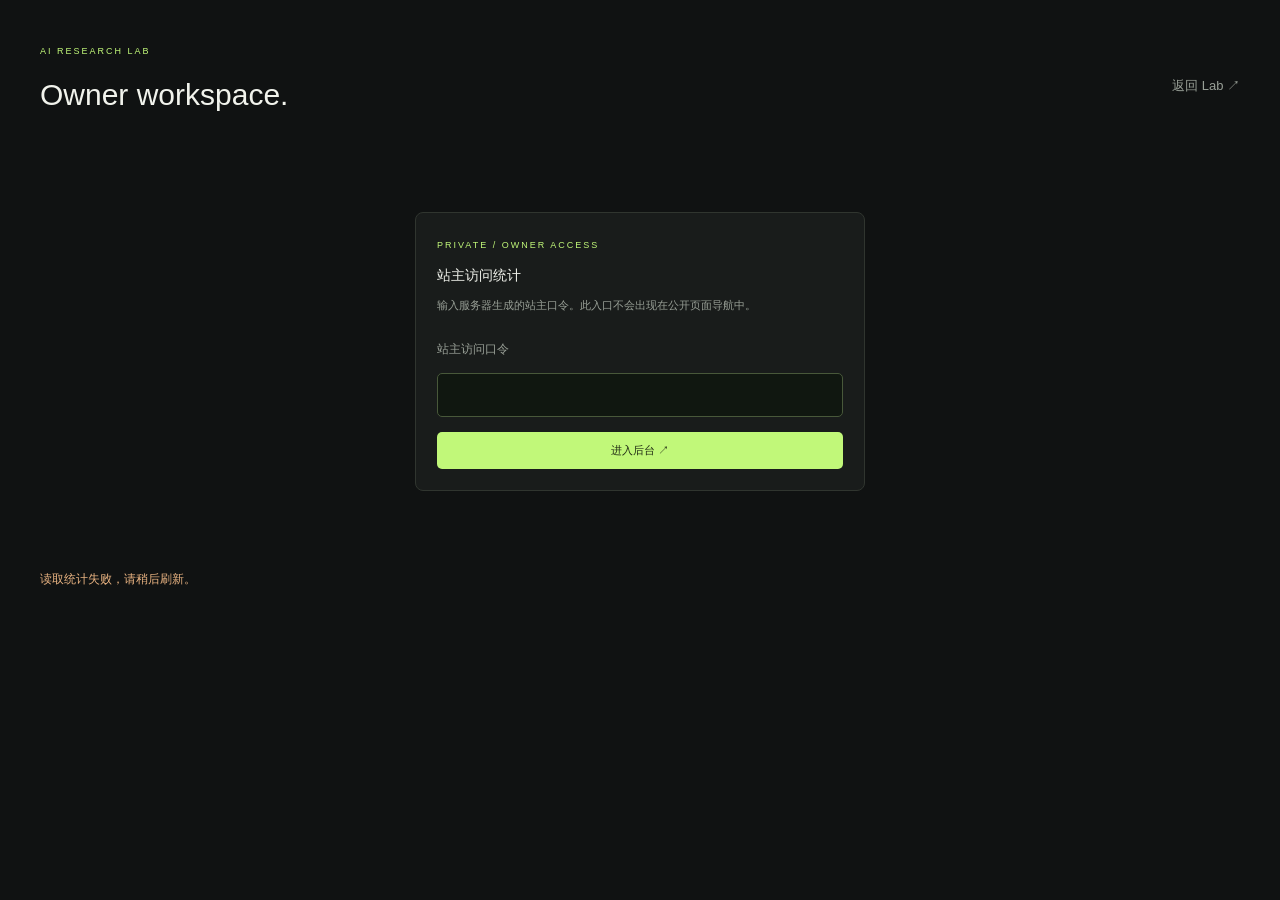
==== owner.html @ 8114695c "Build AI4S interview showcase with holographic monitoring" ====
<!doctype html>
<html lang="zh-CN">
<head>
  <meta charset="utf-8"><meta name="viewport" content="width=device-width,initial-scale=1">
  <meta name="robots" content="noindex,nofollow"><title>Owner / AI Research Lab</title>
  <link rel="icon" href="/favicon.svg" type="image/svg+xml"><link rel="stylesheet" href="/styles.css?v=2.0.1">
  <style>
    body{max-width:1250px;margin:0 auto;padding:40px 25px}header{display:flex;justify-content:space-between;align-items:center;margin-bottom:45px}header a{font-size:13px;color:var(--muted)}h1{font-weight:450;font-size:30px}#login-panel{max-width:450px;margin:80px auto}#login-form{display:grid;gap:15px;margin-top:25px}label{font-size:12px;color:var(--muted)}input[type=password]{padding:12px;background:#101710;border:1px solid #48583a;border-radius:5px;color:var(--text);width:100%}.owner-heading{display:flex;justify-content:space-between;align-items:center;gap:20px}.owner-actions{display:flex;gap:10px;align-items:center}.owner-actions select{max-width:140px}#owner-error{color:var(--orange);font-size:12px;min-height:20px;margin-top:16px}.owner-note{font-size:11px;line-height:1.9;color:var(--muted);margin:18px 0 26px}.owner-panels{display:grid;grid-template-columns:1fr;gap:20px}.owner-summary{display:grid;grid-template-columns:repeat(3,1fr);gap:15px;margin:24px 0}.owner-summary .stat-value{font-size:35px}.page-bars{display:grid;gap:15px}.page-row{display:grid;grid-template-columns:95px 1fr 45px;gap:15px;align-items:center;font-size:12px}.page-row>span:last-child{text-align:right}.bar-track{height:9px}#records td{font-size:10px}#records th{font-size:10px}#last-updated{font-size:10px;color:var(--muted)}[hidden]{display:none!important}@media(max-width:650px){body{padding:25px 15px}.owner-heading{align-items:flex-start;flex-direction:column}.owner-summary{gap:8px}.owner-summary .stat{padding:12px}.owner-summary .stat-value{font-size:26px}.stat-label{font-size:9px}.page-row{grid-template-columns:85px 1fr 30px;gap:8px}header{margin-bottom:30px}}
  </style>
  <script src="/owner.js?v=1" defer></script>
</head>
<body>
  <header><div><span class="eyebrow">AI RESEARCH LAB</span><h1>Owner workspace.</h1></div><a href="https://fiftyfive515.github.io/ai4s-lab/">返回 Lab ↗</a></header>
  <section id="login-panel" class="panel">
    <span class="eyebrow">PRIVATE / OWNER ACCESS</span><h2 style="margin-top:15px">站主访问统计</h2>
    <p class="muted">输入服务器生成的站主口令。此入口不会出现在公开页面导航中。</p>
    <form id="login-form"><label for="owner-key">站主访问口令</label><input id="owner-key" name="owner-key" type="password" autocomplete="current-password" required maxlength="256"><button type="submit" class="primary">进入后台 ↗</button></form>
  </section>
  <section id="dashboard" hidden>
    <div class="owner-heading"><div><span class="eyebrow">FIRST-PARTY / MINIMAL ANALYTICS</span><h2>站点访问统计</h2></div><div class="owner-actions"><select id="range" aria-label="统计时间范围"><option value="1">最近 24 小时</option><option value="7" selected>最近 7 天</option><option value="30">最近 30 天</option></select><button id="refresh" class="secondary">刷新</button><button id="logout" class="text-button">退出</button></div></div>
    <div class="owner-summary"><div class="stat"><div class="stat-label">页面访问次数 / PV</div><div class="stat-value" id="views">—</div><div class="stat-note">同一会话可访问多个页面</div></div><div class="stat"><div class="stat-label">匿名访问会话</div><div class="stat-value" id="sessions">—</div><div class="stat-note">刷新或新开标签页重新计数</div></div><div class="stat"><div class="stat-label">访问过的页面</div><div class="stat-value" id="page-count">—</div><div class="stat-note">在当前统计时间范围内</div></div></div>
    <p class="owner-note">仅记录页面、时间、随机会话标识、屏幕大类和来源域名。不保存 IP、完整浏览器信息或设备指纹；不识别真实身份。匿名会话数不等于独立自然人数。记录自动保留 30 天。时间以北京时间显示。</p>
    <div class="owner-panels"><div class="panel"><div class="panel-head"><h2>页面热度</h2><span id="last-updated"></span></div><div class="page-bars" id="page-bars"></div></div><div class="panel"><div class="panel-head"><h2>最近访问记录</h2><small>最近 200 条 · 仅站主可见</small></div><div class="table-scroll"><table id="records"><thead><tr><th>访问时间</th><th>匿名会话</th><th>页面</th><th>屏幕类型</th><th>来源域名</th></tr></thead><tbody></tbody></table></div></div></div>
  </section>
  <p id="owner-error" role="status" aria-live="polite"></p>
</body>
</html>
---- styles.css ----
@charset "UTF-8";
html{color-scheme:dark}
:root{--bg:#101212;--panel:#191c1b;--panel2:#1e2220;--line:#30352f;--text:#f1f3ec;--muted:#989f96;--mint:#c1f879;--teal:#6bc5b0;--orange:#eab482;--side:238px;font-family:Inter,"Segoe UI","Microsoft YaHei",sans-serif;color:var(--text);background:var(--bg);font-synthesis:none}
*{box-sizing:border-box}body{margin:0}button,input,select{font:inherit}button,a,input,select{-webkit-tap-highlight-color:transparent}button,a{touch-action:manipulation}button{cursor:pointer}a{color:inherit;text-decoration:none}button{color:inherit}button:focus-visible,a:focus-visible,input:focus-visible,select:focus-visible{outline:2px solid var(--mint);outline-offset:5px}button{border:0}button:hover,a:hover{filter:brightness(1.12)}button:disabled{cursor:wait;opacity:.65}.sidebar{width:var(--side);height:100dvh;position:fixed;inset:0 auto 0 0;border-right:1px solid var(--line);padding:32px 19px 0;display:flex;flex-direction:column;background:#141615;z-index:10}.brand{display:flex;gap:11px;align-items:center;padding:0 11px;font-size:23px;letter-spacing:-1px;font-weight:650}.brand-mark{display:grid;place-items:center;width:35px;height:36px;border-radius:10px;background:var(--mint);color:#151c10;font-size:32px;position:relative}.brand-mark span{font-size:16px;position:absolute;top:0;right:1px}.brand-atlas{font-weight:350}.workspace{margin:36px 0 30px;padding:14px 10px;background:#20241f;border:1px solid #353d30;border-radius:8px;display:flex;gap:10px;align-items:center;font-size:12px}.workspace-icon{border:1px solid #5b6e4b;color:var(--mint);border-radius:6px;padding:7px 9px}.workspace small,.profile small{display:block;margin-top:5px;font-size:8px;letter-spacing:.7px;color:var(--muted)}.mint-dot{width:6px;height:6px;border-radius:50%;display:inline-block;background:var(--mint);flex-shrink:0}.workspace>.mint-dot{margin-left:auto}.nav-label{font-size:9px;color:#858e80;letter-spacing:1.6px;margin:0 13px 14px}.second-label{margin-top:29px}nav{display:grid;gap:5px}nav a,nav button{display:flex;gap:13px;align-items:center;padding:12px 13px;font-size:12px;color:#a5aea3;background:none;text-align:left;border-radius:6px;width:100%;border:1px solid transparent}nav a>span:first-child,nav button>span:first-child{font-size:19px;line-height:18px;min-width:19px;color:#8d9888}nav a.active{color:var(--mint);background:#293222;border-color:#3b4b30}nav a.active>span:first-child{color:var(--mint)}nav small{margin-left:auto;font-size:9px;color:#788471}nav .external-arrow{margin-left:auto}.ai-tag{font-size:8px;background:#313c2a;color:var(--mint);padding:3px 5px;border-radius:3px;margin-left:auto}.sidebar-bottom{margin-top:auto;padding:23px 14px 15px;border:1px solid var(--line);border-radius:8px;background:radial-gradient(ellipse at top left,#2b3522,transparent 80%);font-size:11px}.sandbox-icon{color:var(--mint);font-size:24px;margin-bottom:12px}.sidebar-bottom strong{font-weight:500;font-size:11px}.sidebar-bottom p{color:var(--muted);font-size:10px;line-height:1.9}.sandbox-line{padding-top:12px;border-top:1px solid var(--line);font-size:8px;letter-spacing:1px;color:var(--mint);display:flex;align-items:center;gap:7px}.sandbox-line>span:last-child{margin-left:auto;color:var(--muted)}.profile{display:flex;align-items:center;gap:9px;margin-top:20px;padding:17px 0;border-top:1px solid var(--line);font-size:10px}.profile>span:last-child{margin-left:auto;color:var(--muted)}.avatar{display:grid;place-items:center;border-radius:50%;width:30px;height:30px;background:#3c4136;color:#d0dcc2;font-size:10px}.main-shell{margin-left:var(--side)}.topbar{height:77px;border-bottom:1px solid var(--line);padding:0 38px;display:flex;align-items:center;justify-content:space-between}.breadcrumb{font-size:11px;color:var(--muted);display:flex;gap:15px}.breadcrumb b{font-weight:400;color:#ddd}.top-actions{display:flex;align-items:center;gap:20px}.demo-pill{font-size:10px;color:#bfcbb7;background:#232a20;padding:6px 10px;border:1px solid #38472d;border-radius:20px}.demo-pill i{display:inline-block;background:var(--mint);width:5px;height:5px;border-radius:50%;margin-right:5px}.text-button{font-size:11px;background:none;padding:5px 0}.text-button span{color:var(--mint);margin-left:8px}.icon-button{background:none;border:1px solid var(--line);border-radius:50%;font-size:20px;width:31px;height:31px;display:grid;place-items:center}.topbar .icon-button{font-size:19px}main{max-width:1580px;margin:auto;padding:33px 38px 24px}.eyebrow{font-size:9px;letter-spacing:2px;color:var(--mint);font-weight:500}.page-heading{display:flex;align-items:flex-end;justify-content:space-between;gap:16px;margin-bottom:25px}.page-heading h1{font-size:27px;letter-spacing:-1px;font-weight:500;margin:10px 0 8px}.page-heading p{font-size:11px;color:var(--muted);margin:0;line-height:1.8}.date-stamp{font:10px Consolas,monospace;color:var(--muted);text-align:right;padding-bottom:3px;line-height:1.8}.date-stamp span{color:#c9d1c2}.hero{border:1px solid #46533a;border-radius:11px;min-height:288px;display:grid;grid-template-columns:1.1fr 1fr;position:relative;overflow:hidden;background:radial-gradient(ellipse at 75% 60%,#2e3c22 0%,#1c251a 33%,#1b201a 70%)}.hero:after{content:"";position:absolute;inset:0;pointer-events:none;background-image:radial-gradient(#a4c38128 .8px,transparent .8px);background-size:20px 20px;mask-image:linear-gradient(90deg,transparent,#000)}.hero-copy{padding:31px 34px;z-index:1}.hero-copy .eyebrow{font-size:9px;letter-spacing:2.2px}.hero h2{font-size:37px;line-height:1.35;letter-spacing:-1.3px;font-weight:450;margin:17px 0 12px}.hero h2 em{color:var(--mint);font-style:normal}.hero p{font-size:11px;line-height:1.95;color:#b0bba6;margin:0 0 22px;max-width:390px}.hero-actions{display:flex;gap:12px;align-items:center}.primary,.secondary{display:inline-flex;align-items:center;justify-content:center;gap:18px;border-radius:5px;padding:11px 17px;font-size:11px;font-weight:550}.primary{background:var(--mint);color:#202b14}.secondary{background:transparent;border:1px solid #48513f;color:#d5ddce}.hero-art{position:relative;min-width:0;z-index:1;display:grid;place-items:center}.hero-art svg{width:100%;height:270px;overflow:visible}.art-label{position:absolute;font:8px Consolas,monospace;letter-spacing:1px;color:#a9bb98}.art-label.top{top:26px;right:24px}.art-label.bottom{bottom:22px;right:24px;color:var(--mint)}.orbital{transform-origin:240px 140px;animation:orbit 35s linear infinite}.orbital.reverse{animation-direction:reverse;animation-duration:45s}@keyframes orbit{to{transform:rotate(360deg)}}.stats{display:grid;grid-template-columns:repeat(4,1fr);gap:14px;margin:20px 0 28px}.stat{background:var(--panel);border:1px solid var(--line);border-radius:8px;padding:17px 19px;position:relative;min-height:106px}.stat-label{display:flex;justify-content:space-between;font-size:10px;color:#b5bdb0}.stat-label span{color:#717c69;font-size:15px}.stat-value{font-size:27px;letter-spacing:-.8px;margin:10px 0 7px;font-weight:450;font-variant-numeric:tabular-nums}.stat-value small{font-size:11px;color:var(--muted);margin-left:5px;letter-spacing:0}.stat-note{font-size:9px;color:var(--muted)}.stat-note .up{color:var(--mint);margin-right:6px}.sparkline{position:absolute;right:15px;bottom:14px;width:65px;height:25px}.section-heading{display:flex;justify-content:space-between;align-items:center;margin:0 0 15px}.section-heading h2{font-size:15px;font-weight:500;margin:0;display:flex;gap:12px;align-items:center}.section-heading h2 small{font-size:9px;letter-spacing:1.3px;color:#858f7f;font-weight:400}.section-heading>span{font-size:10px;color:var(--muted)}.pipeline{display:flex;gap:7px;align-items:center;margin:0 0 18px;color:#808d79;font-size:9px}.pipeline span{border:1px solid var(--line);border-radius:3px;padding:4px 8px;background:#1c201a}.module-grid{display:grid;grid-template-columns:repeat(3,1fr);gap:14px}.module-card{position:relative;border:1px solid var(--line);border-radius:8px;background:var(--panel);padding:20px;transition:transform .2s,border-color .2s;overflow:hidden;min-height:180px}.module-card:hover{transform:translateY(-3px);border-color:#778c5f}.module-top{display:flex;justify-content:space-between;align-items:center}.module-icon{font-size:20px;background:#2b3525;color:var(--mint);border:1px solid #3d4b33;width:36px;height:36px;display:grid;place-items:center;border-radius:8px}.module-card:nth-child(2) .module-icon{color:#94c5e0;background:#233139;border-color:#354852}.module-card:nth-child(3) .module-icon{color:#d6b7ed;background:#302737;border-color:#473a50}.module-card:nth-child(4) .module-icon{color:#e5bc84;background:#352f24;border-color:#4b4233}.module-card:nth-child(5) .module-icon{color:#8cd6c3;background:#20342e;border-color:#355047}.module-top small{font:8px Consolas,monospace;color:#8c9685}.module-card h3{font-size:14px;font-weight:500;margin:15px 0 7px}.module-card p{font-size:10px;line-height:1.8;color:var(--muted);margin:0 0 17px}.module-foot{display:flex;align-items:center;justify-content:space-between;border-top:1px solid var(--line);padding-top:12px;color:#a4b298;font-size:8px;letter-spacing:.8px}.module-foot span:last-child{font-size:15px;color:#c6d4bb}.bottom-grid{display:grid;grid-template-columns:1.45fr 1fr;gap:17px;margin-top:26px}.panel{border:1px solid var(--line);border-radius:8px;background:var(--panel);padding:21px;min-width:0}.panel h2,.panel h3{font-size:14px;font-weight:500;margin:0 0 8px}.muted{color:var(--muted);font-size:11px;line-height:1.8}.panel-head{display:flex;justify-content:space-between;gap:12px;align-items:center;margin-bottom:17px}.panel-head h2{margin:0}.panel-head small{font-size:9px;color:var(--muted)}.chart{width:100%;height:auto;display:block}.chart text{font:9px Consolas,"Microsoft YaHei",monospace;fill:#899680}.legend{display:flex;gap:16px;font-size:9px;color:var(--muted);flex-wrap:wrap}.legend i{width:7px;height:7px;border-radius:2px;display:inline-block;margin-right:6px}.skill-list{display:grid;gap:15px;margin-top:20px}.skill{display:flex;align-items:center;gap:12px}.skill>span{font:10px Consolas,monospace;color:#9eae92;border:1px solid #46513e;border-radius:50%;width:26px;height:26px;display:grid;place-items:center}.skill strong{display:block;font-size:11px;font-weight:450;margin-bottom:4px}.skill small{font-size:9px;color:var(--muted)}.skill>i{font-style:normal;color:var(--mint);margin-left:auto}.bottom-note{font-size:9px;color:#84917b;padding-top:14px;border-top:1px solid var(--line);margin-top:18px}.assistant-fab{position:fixed;right:25px;bottom:28px;border:1px solid #d7ffad;background:var(--mint);color:#213118;width:44px;height:44px;border-radius:14px;font-size:28px;box-shadow:0 5px 25px #a8f75c25;z-index:15}footer{max-width:1580px;margin:auto;display:flex;justify-content:space-between;gap:20px;padding:24px 38px;color:#788472;font-size:8px;letter-spacing:.8px}footer i{padding:0 9px}footer .mint-dot{width:4px;height:4px;margin-left:9px}.toolbar{display:flex;gap:10px;align-items:center;flex-wrap:wrap;margin:22px 0}.toolbar label{font-size:11px;color:var(--muted)}select,input[type=search]{border:1px solid #424d3b;color:var(--text);border-radius:5px;padding:9px 12px;background:#20251e;font-size:11px}input[type=search]{min-width:210px}.toolbar .primary{margin-left:auto}.two-col{display:grid;grid-template-columns:1.4fr 1fr;gap:18px}.two-col.equal{grid-template-columns:1fr 1fr}.status{font-size:9px;padding:4px 7px;border-radius:3px;background:#2b3b22;color:var(--mint);white-space:nowrap}.status.warn{background:#3b3021;color:var(--orange)}.table-scroll{overflow:auto}table{width:100%;border-collapse:collapse;font-size:11px;white-space:nowrap}th{text-align:left;font-weight:400;color:#8c9883;font-size:9px;background:#20251e}td,th{padding:14px 12px;border-bottom:1px solid var(--line)}td{color:#cdd5c7}tbody tr:hover{background:#23291f}.table-summary{font-size:10px;color:var(--muted);margin-top:12px}.mini-stats{display:grid;grid-template-columns:repeat(3,1fr);gap:12px;margin:22px 0}.mini-stats>div{background:#22291e;border-radius:5px;padding:14px}.mini-stats b{display:block;font-size:22px;font-weight:450;color:var(--mint);margin:7px 0}.mini-stats small{font-size:10px;color:var(--muted)}.feature-bars{display:grid;gap:17px;margin-top:22px}.feature-row{font-size:10px;display:grid;grid-template-columns:108px 1fr 35px;align-items:center;gap:10px;color:#b4bfab}.bar-track{height:7px;background:#2c3327;border-radius:3px;overflow:hidden}.bar-track span{display:block;height:100%;background:linear-gradient(90deg,#80ac51,var(--mint));border-radius:3px}.feature-row>span:last-child{text-align:right;font:10px Consolas,monospace}.callout{border:1px solid #485c36;background:#232f1d;border-radius:7px;padding:16px 20px;color:#c8dcb6;font-size:11px;line-height:1.9;margin:20px 0}.slider-group{display:grid;gap:25px;padding:15px 0}.slider-group label{display:flex;justify-content:space-between;font-size:11px;color:#b9c6af}.slider-group output{color:var(--mint);font:12px Consolas,monospace}.slider-group input{width:100%;accent-color:var(--mint);margin-top:14px;cursor:pointer}.result-big{font-size:48px;font-weight:350;letter-spacing:-2px;color:var(--mint);margin:22px 0}.result-big small{font-size:15px;color:var(--muted);letter-spacing:0}.flow{display:flex;gap:12px;align-items:stretch;margin:25px 0}.flow-step{flex:1;padding:23px 12px;border:1px solid #3c4b32;border-radius:8px;text-align:center;background:linear-gradient(140deg,#293621,#1d231a)}.flow-step strong{display:block;font-size:12px;font-weight:450;margin:12px 0}.flow-step small{color:var(--muted);font-size:9px}.flow-step>span{color:var(--mint);font-size:26px}.flow-arrow{display:grid;place-items:center;color:#829b6c}.about-intro{font-size:30px;line-height:1.6;font-weight:400;margin:15px 0 25px;max-width:800px}.about-intro em{color:var(--mint);font-style:normal}.tag-list{display:flex;gap:8px;flex-wrap:wrap;margin:18px 0}.tag-list span{font-size:10px;border:1px solid #46533c;padding:7px 10px;border-radius:4px;color:#bbccad}.architecture{line-height:2.2;font:12px/2.4 Consolas,monospace;padding:20px;background:#121710;border:1px solid #35422b;border-radius:6px;white-space:pre-wrap;color:#c6d9b4}dialog{width:min(560px,calc(100vw - 30px));max-height:85dvh;border:1px solid #4d5c41;border-radius:14px;background:#1b2118;color:var(--text);padding:25px;box-shadow:0 30px 120px #0009}dialog::backdrop{background:#0009;backdrop-filter:blur(5px)}.dialog-top{display:flex;justify-content:space-between;gap:10px;align-items:center}.dialog-top h2{font-size:22px;font-weight:450}.dialog-top h2 span{color:var(--mint)}#messages{min-height:150px;max-height:280px;overflow:auto;display:grid;align-content:start;gap:12px;padding:12px 0}.message{font-size:12px;line-height:1.9;background:#283320;border:1px solid #38492d;padding:13px;border-radius:7px;white-space:pre-wrap}.message.user{background:#343b2e;margin-left:45px;border-color:#48533c}.suggestions{display:flex;gap:7px;flex-wrap:wrap;margin:12px 0}.suggestions button{font-size:10px;border:1px solid #414e37;background:none;border-radius:5px;padding:8px;color:#c7d8b7}#chat-form{display:flex;gap:8px}#chat-form input{min-width:0;flex:1;background:#121810;border:1px solid #495d3a;border-radius:5px;color:var(--text);padding:12px;font-size:11px}#toast{position:fixed;left:calc(50% + 80px);bottom:25px;transform:translateX(-50%) translateY(100px);opacity:0;transition:.25s;background:#d2f7b2;color:#243219;padding:13px 20px;border-radius:6px;z-index:30;font-size:12px;max-width:80vw}#toast.show{opacity:1;transform:translateX(-50%) translateY(0)}.empty{padding:35px;text-align:center;color:var(--muted)}.reveal{animation:reveal .4s ease-out}@keyframes reveal{from{opacity:0;transform:translateY(7px)}to{opacity:1;transform:translateY(0)}}
.sidebar{overflow-y:auto;scrollbar-width:thin;scrollbar-color:#435137 transparent}.sidebar>*{flex-shrink:0}
@media(min-width:1600px){main{padding-top:40px}.hero{min-height:320px}.hero-copy{padding:40px}.hero h2{font-size:44px}.hero-art svg{height:310px}.module-card{min-height:200px}.stat{min-height:122px;padding:20px}.stat-value{font-size:31px}.module-card h3{font-size:16px}.module-card p{font-size:12px}.hero p{font-size:12px}.page-heading h1{font-size:30px}}
@media(max-height:850px) and (min-width:901px){.sidebar{padding-top:22px}.workspace{margin:23px 0 21px}nav a,nav button{padding-top:10px;padding-bottom:10px}.second-label{margin-top:20px}.sidebar-bottom{padding-top:15px}.sandbox-icon{margin-bottom:7px}.profile{margin-top:14px}}
@media(max-width:1150px){:root{--side:205px}.sidebar{padding-left:13px;padding-right:13px}.brand{font-size:20px;padding:0 4px}.topbar{padding:0 25px}main{padding:28px 25px}.hero h2{font-size:29px}.hero-copy{padding:27px}.hero-art svg{height:240px}.module-card{padding:17px}.module-card p{font-size:10px}.module-foot{font-size:7px}.stats{gap:10px}.stat{padding:15px}.sparkline{width:43px}.stat-value{font-size:25px}.workspace{font-size:10px}footer{padding:22px 25px}}
@media(max-width:900px){:root{--side:76px}.sidebar{padding:23px 9px}.brand{padding:0 10px}.brand>span:last-child,.workspace,.nav-label,nav a>small,nav a>span:not(:first-child),.ai-tag,.sidebar-bottom,.profile,.brand-atlas{display:none}.brand-mark{width:35px;flex-shrink:0}.sidebar nav{margin-top:25px}nav a,nav button{font-size:0;justify-content:center;padding:14px 5px}nav a>span:first-child,nav button>span:first-child{font-size:23px}nav .nav-chat .ai-tag{display:none}.hero{grid-template-columns:1.2fr 1fr}.hero h2{font-size:28px}.hero-copy{padding:25px}.hero-art svg{height:230px}.two-col{grid-template-columns:1fr}.module-grid{grid-template-columns:repeat(2,1fr)}.bottom-grid{grid-template-columns:1fr}.stat-note{font-size:8px}.sparkline{display:none}.art-label{font-size:6px}}
@media(max-width:620px){:root{--side:0px}.sidebar{position:sticky;top:0;height:auto;width:100%;padding:8px 12px;flex-direction:row;align-items:center;border-right:0;border-bottom:1px solid var(--line);overflow-x:auto}.brand{display:none}.sidebar nav{display:flex;margin:0;gap:4px}.sidebar nav:last-of-type{margin-left:auto}nav a,nav button{padding:10px 12px;min-width:43px}nav a>span:first-child,nav button>span:first-child{font-size:21px}.topbar{height:61px;padding:0 17px}.breadcrumb{font-size:10px;gap:7px}.top-actions{gap:10px}.top-actions .icon-button,.text-button[data-action=tour]{display:none}.demo-pill{font-size:8px}.main-shell{margin:0}main{padding:24px 17px 12px}.page-heading{align-items:flex-start}.page-heading h1{font-size:23px}.page-heading p{font-size:10px;max-width:255px}.date-stamp{display:none}.hero{grid-template-columns:1fr;min-height:unset}.hero-copy{padding:25px;position:relative;z-index:2}.hero h2{font-size:34px}.hero p{max-width:285px}.hero-art{height:180px;overflow:hidden;margin-top:-20px}.hero-art svg{width:310px;height:210px}.art-label.top{top:0;right:15px}.art-label.bottom{bottom:14px;right:15px}.stats{grid-template-columns:repeat(2,1fr);gap:10px;margin:14px 0 25px}.stat{min-height:102px}.stat-value{font-size:27px}.stat-note{font-size:9px}.section-heading h2 small{display:none}.section-heading>span{font-size:8px}.module-grid{gap:10px}.module-card{padding:15px;min-height:210px}.module-card h3{font-size:13px}.module-card p{font-size:10px;min-height:54px}.module-top small{font-size:6px}.module-foot{font-size:7px}.module-foot span:first-child{max-width:110px;line-height:1.6}.pipeline{font-size:7px;gap:4px}.pipeline span{padding:4px 5px}.bottom-grid{margin-top:20px}.panel{padding:17px}.two-col.equal{grid-template-columns:1fr}.mini-stats{gap:8px}.mini-stats>div{padding:10px}.mini-stats b{font-size:19px}.mini-stats small{font-size:9px}.flow{flex-direction:column}.flow-arrow{transform:rotate(90deg)}footer{flex-direction:column;gap:10px;padding:20px 17px 35px;font-size:7px}.assistant-fab{right:16px;bottom:20px}#toast{left:50%;bottom:75px}.toolbar .primary{margin-left:0}.about-intro{font-size:24px}.feature-row{grid-template-columns:96px 1fr 30px}}
@media(max-width:620px){.sidebar{scrollbar-width:none}.sidebar::-webkit-scrollbar{display:none}nav a,nav button{font-size:8px;flex-direction:column;gap:6px;min-width:61px;padding:8px 5px;white-space:nowrap}.sidebar nav{gap:2px}.sidebar nav:last-of-type{margin-left:4px}.sidebar nav .nav-chat{min-width:70px}}
/* AI Lab：以实验与评测为中心的轻量研究工作室。 */
.lab-hero{min-height:320px;background:radial-gradient(ellipse at 83% 35%,#37304488,transparent 53%),radial-gradient(ellipse at 73% 95%,#32462666,transparent 57%),#191d1b;border-color:#424b42}
.lab-hero .hero-copy{padding:34px 35px;min-width:0}.lab-hero h2{font-size:clamp(28px,3.2vw,49px);line-height:1.15;letter-spacing:-1.8px;margin:23px 0 17px;font-weight:450;white-space:nowrap}.lab-hero p{font-size:12px;line-height:1.9;color:#b7bdb3}.lab-hero .hero-art svg{height:300px}.lab-hero .hero-actions{margin-top:22px}.lab-hero-tags{display:flex;gap:16px;margin-top:25px;font:8px Consolas,monospace;letter-spacing:1px;color:#989d96}.lab-hero-tags span:before{content:'+';color:#c4b4e8;margin-right:6px}.lab-strip{display:flex;justify-content:space-between;gap:16px;padding:13px 2px 0;font:8px Consolas,'Microsoft YaHei',monospace;letter-spacing:.7px;color:#969e90}.lab-strip>span:first-child{color:#b5c5a7}.lab-strip i{margin-right:8px;width:5px;height:5px}.module-card{background:linear-gradient(145deg,#20241f66,transparent 70%),var(--panel)}.module-card:nth-child(3){border-color:#4b4059;background:linear-gradient(135deg,#392d4144,transparent 75%),var(--panel)}.module-card:nth-child(5){border-color:#394b4c}.module-card h3{font-size:15px}.brand{font-size:24px;font-weight:550;letter-spacing:-1px}.brand-atlas{color:#b6bcae;font-weight:350}.workspace{border-color:#3a4235}.flow-step small{font:8px Consolas,monospace;line-height:1.6}.flow-step{min-width:0}.flow{gap:8px}
@media(max-width:1150px){.lab-hero .hero-copy{padding:28px}.lab-hero h2{font-size:32px}.lab-hero .hero-art svg{height:270px}.brand{font-size:21px}.lab-hero-tags{gap:9px;font-size:7px}.lab-strip{font-size:7px}.flow-step{padding:18px 7px}}
@media(max-width:900px){.lab-hero{grid-template-columns:1.15fr 1fr}.lab-hero h2{font-size:30px;white-space:normal}.lab-hero .hero-art svg{height:240px}.lab-strip{flex-wrap:wrap}.lab-hero .hero-actions{flex-wrap:wrap;gap:8px}.flow{flex-wrap:wrap}.flow-step{min-width:95px}}
@media(max-width:620px){.lab-hero{grid-template-columns:1fr}.lab-hero .hero-copy{padding:25px 23px 12px}.lab-hero h2{font-size:33px;white-space:normal;letter-spacing:-1.4px}.lab-hero p{font-size:11px}.lab-hero .hero-art{margin:0;height:180px}.lab-hero .hero-art svg{height:220px}.lab-hero-tags{font-size:7px;gap:12px;margin-top:22px}.lab-strip{font-size:7px;line-height:1.7;gap:6px}.flow{flex-wrap:nowrap}.module-card h3{font-size:14px}.date-stamp{display:none}}
.case-guide{border:1px solid #3c4936;border-radius:9px;background:linear-gradient(110deg,#27322080,transparent 80%),#191e18;margin:0 0 24px;padding:23px 25px}
.case-guide-intro h2{font-size:18px;font-weight:450;line-height:1.6;margin:10px 0 8px}.case-guide-intro>p{font-size:11px;line-height:1.9;color:#b3bfa9;margin:0;max-width:850px}.case-steps{display:grid;grid-template-columns:repeat(3,1fr);gap:22px;margin:23px 0 20px}.case-steps>div{border-left:1px solid #586d42;padding-left:14px}.case-steps span{font:9px Consolas,'Microsoft YaHei',monospace;letter-spacing:1px;color:#c3dfaa}.case-steps p{font-size:11px;line-height:1.9;color:#a7b29f;margin:8px 0 0}.case-question{border-top:1px solid #36432d;padding-top:16px;display:flex;gap:12px;align-items:center;flex-wrap:wrap}.case-question>span{font-size:10px;color:#b5d19b}.case-question strong{font-size:12px;font-weight:450;line-height:1.9}.case-question small{font-size:9px;color:#94a589;margin-left:auto}.case-findings{margin-top:25px;border:1px solid #4a4c5b;border-radius:9px;padding:25px;background:radial-gradient(ellipse at top right,#3c305022,transparent 80%),#1b1e1d}.case-findings-top{display:flex;justify-content:space-between;gap:10px;align-items:center}.case-findings h2{font-size:19px;font-weight:450;margin:18px 0 12px;line-height:1.6}.case-lead{font-size:15px;color:#dfedce;line-height:1.9;margin:0 0 13px}.case-findings ul{padding-left:17px;margin:12px 0 20px;color:#a9b5a0;font-size:11px;line-height:2}.case-findings li{padding:3px 0}
.twin-workspace{display:grid;grid-template-columns:255px minmax(0,1fr);gap:18px;align-items:start}.twin-controls{padding:21px 19px;position:sticky;top:18px}.twin-controls>h2{font-size:16px;line-height:1.7;margin:12px 0 19px}.twin-control-label{display:block;color:var(--muted);font-size:10px;margin-bottom:8px}.twin-controls select{width:100%;font-size:10px}.twin-controls .slider-group{gap:23px;margin:14px 0 17px}.twin-controls .slider-group label{font-size:11px}.twin-zones-title{padding-top:16px;border-top:1px solid var(--line);display:flex;justify-content:space-between;gap:5px;align-items:center}.twin-zones-title strong{font-size:11px;font-weight:450}.twin-zones-title small{font-size:8px;color:var(--muted)}.twin-zone-controls{display:grid;grid-template-columns:1fr 1fr;gap:13px 17px;margin:19px 0 24px}.twin-zone-controls label{display:flex;justify-content:space-between;color:#d1b699;font:10px Consolas,monospace}.twin-zone-controls output{color:#dfc7a8}.twin-zone-controls input{width:100%;accent-color:#e9b487;margin:9px 0 0}.twin-run{width:100%;justify-content:space-between;background:#a4ece7;color:#122a2c}.twin-reset{width:100%;margin-top:14px;color:#abbba7;font-size:10px}.twin-disclaimer{font-size:9px;color:#8d9e91;line-height:1.9;margin:17px 0 0}.twin-main{display:grid;gap:16px;min-width:0}.twin-stage{padding:20px 0 14px;overflow:hidden;border-color:#35535b;background:radial-gradient(ellipse at 50% 65%,#16354477,transparent 75%),#141d22;background-image:linear-gradient(#467b8712 1px,transparent 1px),linear-gradient(90deg,#467b8712 1px,transparent 1px),radial-gradient(ellipse at 50% 65%,#16354477,transparent 75%);background-size:27px 27px,27px 27px,auto}.twin-stage .panel-head{margin:0 21px 19px;align-items:start}.twin-stage .eyebrow{color:#8fcfd6;font-size:8px}.twin-stage .panel-head h2{font-size:15px;margin-top:10px;color:#ddeff1;line-height:1.7}.twin-stage .status{background:#17363b;color:#a4e1df;border:1px solid #31515b;font-size:8px;margin-top:5px}.twin-stage .status.warn{background:#3b3021;color:var(--orange);border-color:#6f5236}.twin-top-metrics{margin:0 21px;display:flex;gap:24px;align-items:center;flex-wrap:wrap;border-top:1px solid #304248;padding-top:16px;font-size:10px;color:#8db0b9}.twin-top-metrics>div{display:flex;align-items:baseline;gap:8px}.twin-top-metrics strong{font:22px Consolas,monospace;color:#c0f1f1}.twin-top-metrics small{font-size:9px;font-weight:400;color:#8db0b9}.twin-viewport{overflow-x:auto;scrollbar-width:thin;scrollbar-color:#426270 #141d22}.twin-svg{display:block;width:100%;min-width:630px;height:auto;margin:18px 0 0}.twin-svg text{font-family:Consolas,'Microsoft YaHei',monospace}.twin-axis-label{font-size:9px;fill:#86a9b3}.twin-zone-label{fill:#d1a571;font-size:9px;letter-spacing:2px}.twin-ft{fill:#e0f4f3;font-size:16px;font-weight:650}.twin-delta{fill:#80b1bb;font-size:11px}.twin-cv{fill:#c4dee9;font-size:13px}.boat-bed{fill:#18303d;stroke:#5f8696;stroke-width:.8}.twin-boat{cursor:pointer;outline:none}.twin-boat.selected .boat-bed,.twin-boat:hover .boat-bed,.twin-boat:focus-visible .boat-bed{fill:#1d4a52;stroke:#a6eeed;stroke-width:1.7}.twin-boat.selected .twin-ft,.twin-boat:hover .twin-ft{fill:#8ff0e4}.twin-legend{display:flex;justify-content:space-between;gap:12px;font-size:8px;color:#86a6af;margin:12px 22px 0;line-height:1.9}.twin-legend i{width:5px;height:5px;border-radius:50%;background:#8ed4d7;display:inline-block;margin-right:6px}.twin-boat-detail{border:1px solid #35505a;border-radius:7px;background:#1b2b31;padding:16px 20px;display:flex;gap:14px;align-items:center;flex-wrap:wrap}.twin-position{font:20px Consolas,monospace;color:#ade8e9}.twin-boat-detail strong{font-size:11px;font-weight:450;color:#d1e9eb}.twin-boat-detail p{font-size:10px;color:#96b2b9;margin:6px 0 0;line-height:1.9}.twin-boat-detail .status{font-size:8px;margin-left:auto}.twin-tabs{display:flex;gap:4px;flex-wrap:wrap}.twin-tabs button{background:none;font-size:9px;color:#9caaa5;padding:8px 9px;border-radius:4px;border:1px solid transparent}.twin-tabs button.active{background:#22383b;color:#a7e4de;border-color:#3c5555}.twin-plots .panel-head{align-items:center;flex-wrap:wrap}.twin-plots .panel-head h2{font-size:13px}.twin-plots .legend{font-size:8px;line-height:1.8}.twin-insight{padding:24px;margin-top:23px;border:1px solid #43513b;border-radius:8px;background:#1c2319}.twin-insight h2{font-size:18px;font-weight:450;line-height:1.8;margin:12px 0}.twin-insight>p{font-size:11px;color:#afbea4;line-height:2}.twin-insight .case-question{margin-top:21px;align-items:start}
@media(min-width:1600px){.twin-workspace{grid-template-columns:285px minmax(0,1fr)}.twin-controls{padding:25px}.twin-svg{margin-top:25px}.twin-stage .panel-head h2{font-size:18px}}
@media(max-width:1150px){.twin-workspace{grid-template-columns:230px minmax(0,1fr);gap:13px}.twin-controls{padding:18px 15px}.twin-top-metrics{gap:12px}.twin-top-metrics strong{font-size:19px}.twin-top-metrics>div{gap:6px}.twin-stage .panel-head{gap:8px;flex-wrap:wrap}.twin-stage .panel-head h2{font-size:14px}.twin-legend{flex-wrap:wrap}.twin-boat-detail{padding:14px}.twin-boat-detail .status{margin-left:0}.case-steps{gap:15px}}
@media(max-width:900px){.twin-workspace{grid-template-columns:1fr}.twin-controls{position:static;display:grid;grid-template-columns:1fr 1fr;gap:0 24px}.twin-controls>.eyebrow,.twin-controls>h2,.twin-disclaimer{grid-column:1/-1}.twin-control-label,.twin-controls>select,.twin-controls>.slider-group{grid-column:1}.twin-zones-title{grid-column:2;grid-row:3;align-self:start;padding-top:0;border:0}.twin-zone-controls{grid-column:2;grid-row:4/6;margin:15px 0}.twin-run{grid-column:1;align-self:center}.twin-reset{grid-column:2;align-self:center;margin:0}.twin-svg{min-width:630px}.case-steps{grid-template-columns:1fr;gap:15px}.case-steps p{margin-top:6px}.case-question{gap:8px}.case-question small{width:100%;margin:0}.case-findings-top{flex-wrap:wrap}}
@media(max-width:620px){.case-guide,.case-findings{padding:20px 17px}.case-guide-intro h2{font-size:17px}.case-guide-intro>p,.case-steps p{font-size:11px}.case-lead{font-size:14px}.case-findings h2{font-size:17px}.twin-controls{display:block;padding:21px}.twin-controls>select{margin-bottom:8px}.twin-zones-title{padding-top:16px;border-top:1px solid var(--line)}.twin-zone-controls{grid-template-columns:repeat(3,1fr);gap:17px;margin:22px 0}.twin-reset{margin-top:15px}.twin-main{gap:12px}.twin-stage .panel-head{margin:0 16px 16px}.twin-top-metrics{margin:0 16px;gap:15px}.twin-top-metrics>div{font-size:9px;gap:6px}.twin-top-metrics strong{font-size:19px}.twin-legend{margin:12px 16px 0;gap:6px}.twin-legend>span:nth-child(2):after{content:' · 左右滑动查看全管'}.twin-boat-detail{gap:11px}.twin-boat-detail p{font-size:9px}.twin-tabs button{font-size:9px;padding:8px}.twin-insight{padding:20px 17px}.twin-insight h2{font-size:16px}.twin-insight .case-question strong{font-size:11px}}
@media(max-width:900px){.twin-main{grid-row:1}.twin-controls{grid-row:2}}
@media(prefers-reduced-motion:reduce){*,*:before,*:after{animation:none!important;transition:none!important;scroll-behavior:auto!important}}
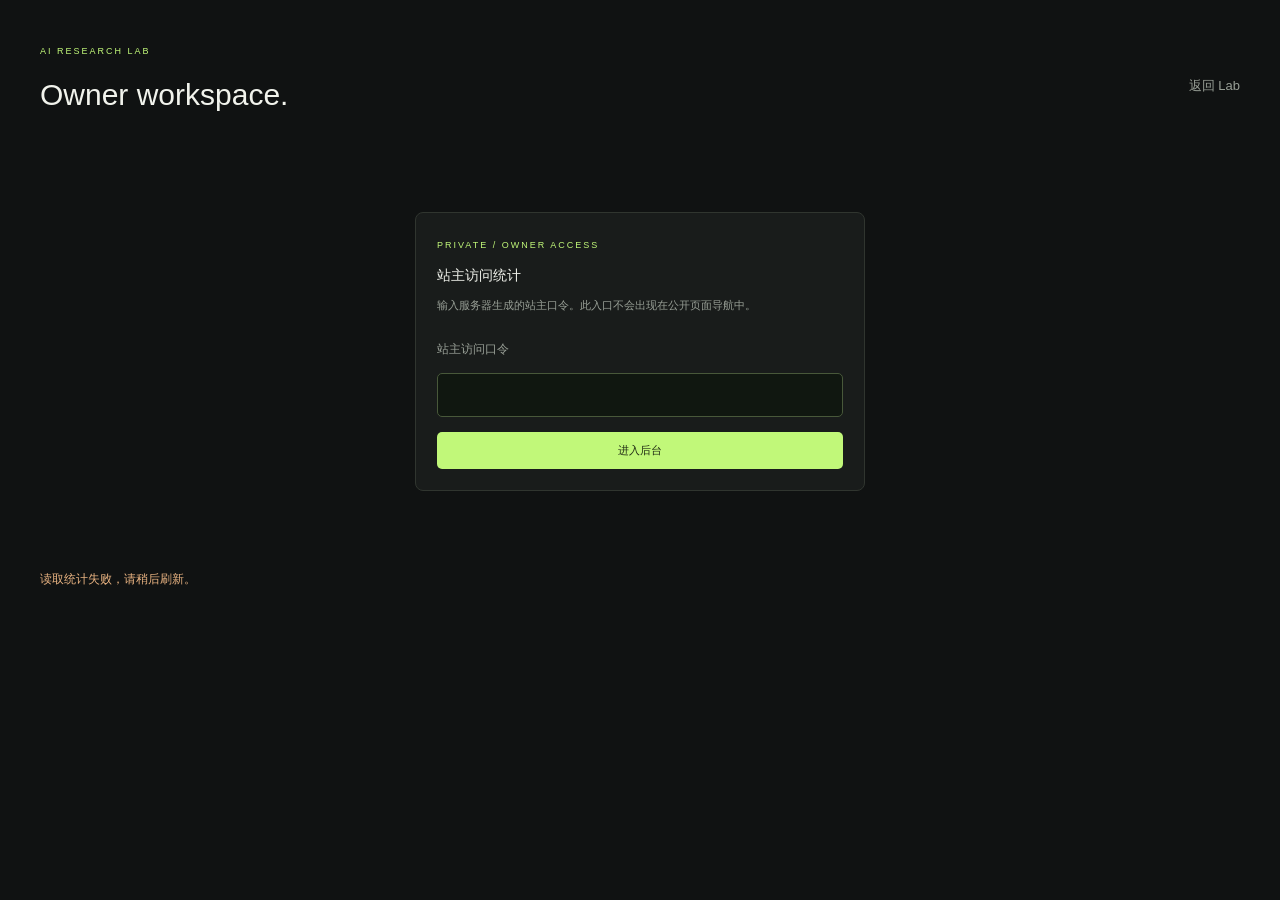
==== commit 041dcad4: "Refine lab copy, replace emoji with SVG icons, and verify private analytics" ====
--- a/owner.html
+++ b/owner.html
@@ -10,11 +10,11 @@
   <script src="/owner.js?v=1" defer></script>
 </head>
 <body>
-  <header><div><span class="eyebrow">AI RESEARCH LAB</span><h1>Owner workspace.</h1></div><a href="https://fiftyfive515.github.io/ai4s-lab/">返回 Lab ↗</a></header>
+  <header><div><span class="eyebrow">AI RESEARCH LAB</span><h1>Owner workspace.</h1></div><a href="/">返回 Lab</a></header>
   <section id="login-panel" class="panel">
     <span class="eyebrow">PRIVATE / OWNER ACCESS</span><h2 style="margin-top:15px">站主访问统计</h2>
     <p class="muted">输入服务器生成的站主口令。此入口不会出现在公开页面导航中。</p>
-    <form id="login-form"><label for="owner-key">站主访问口令</label><input id="owner-key" name="owner-key" type="password" autocomplete="current-password" required maxlength="256"><button type="submit" class="primary">进入后台 ↗</button></form>
+    <form id="login-form"><label for="owner-key">站主访问口令</label><input id="owner-key" name="owner-key" type="password" autocomplete="current-password" required maxlength="256"><button type="submit" class="primary">进入后台</button></form>
   </section>
   <section id="dashboard" hidden>
     <div class="owner-heading"><div><span class="eyebrow">FIRST-PARTY / MINIMAL ANALYTICS</span><h2>站点访问统计</h2></div><div class="owner-actions"><select id="range" aria-label="统计时间范围"><option value="1">最近 24 小时</option><option value="7" selected>最近 7 天</option><option value="30">最近 30 天</option></select><button id="refresh" class="secondary">刷新</button><button id="logout" class="text-button">退出</button></div></div>
